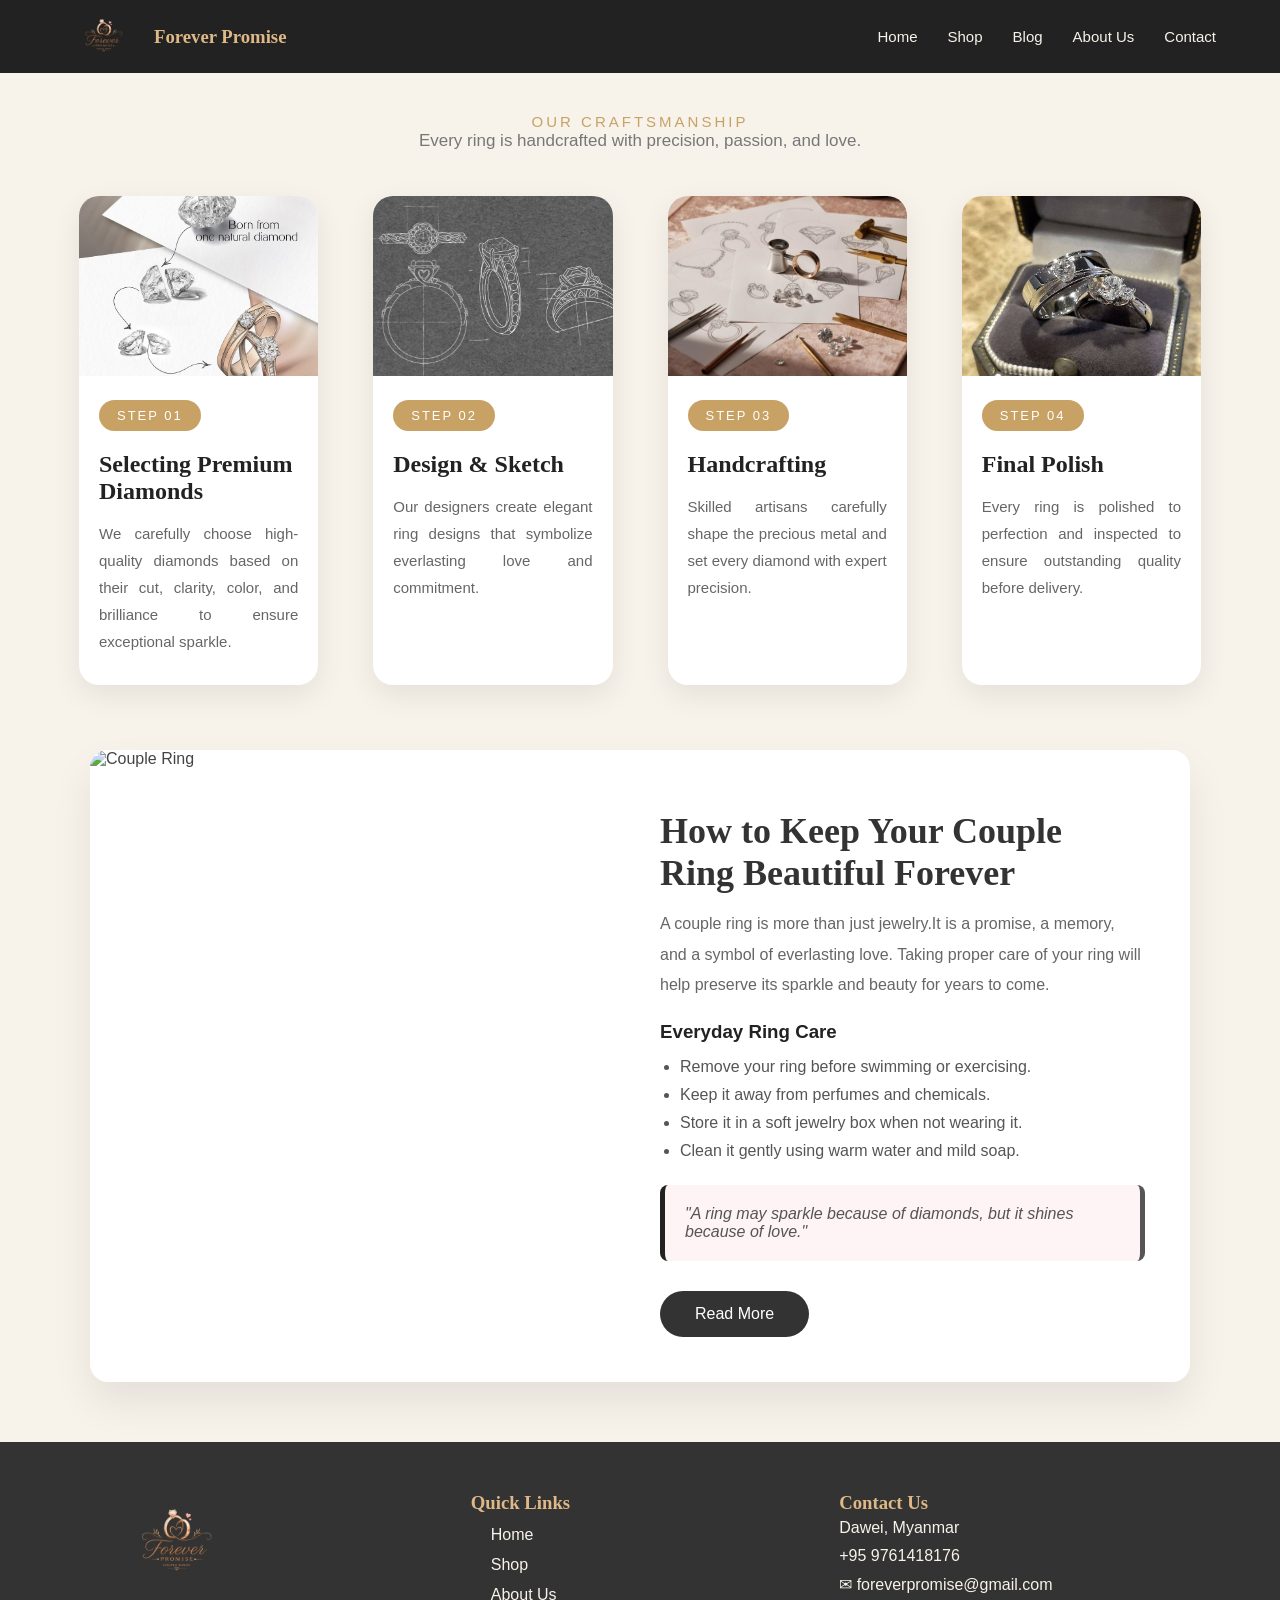
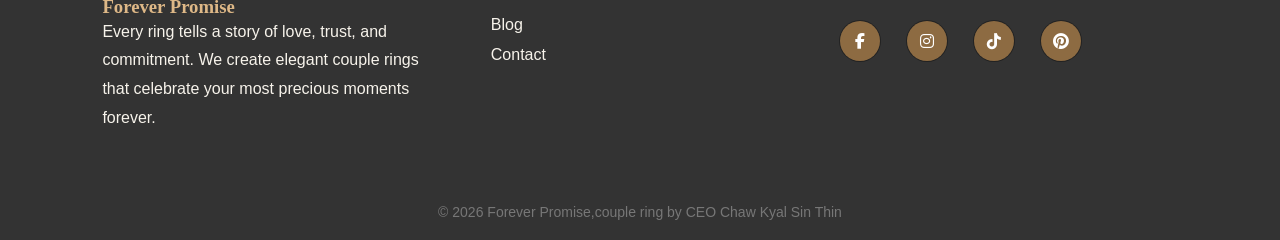
==== blog.html @ 8bc4866c "Add files via upload" ====
<!DOCTYPE html>
<html lang="en">
<head>
<meta charset="UTF-8">
<meta name="viewport" content="width=device-width, initial-scale=1.0">
<title>Couple Ring Blog</title>
<link rel="stylesheet" href="style.css">
</head>
<header>
  
    <div class="logo">
        <img src="ChatGPT Image Jul 6, 2026, 11_06_05 AM.png" alt="logo">
        <h3>Forever Promise</h3>
    </div>

    <nav>
        <a href="index.html">Home</a>
        <a href="Shop.html">Shop</a>
        <a href="blog.html">Blog</a>
        <a href="about.html">About Us</a>
        <a href="contact.html">Contact</a>
    </nav>
</header>

<body>
    <div class="section-title">
        <span>OUR CRAFTSMANSHIP</span>
        <p>Every ring is handcrafted with precision, passion, and love.</p>
    </div>

    <div class="process-container">

        <div class="process-box">
            <img src="Where Forever Begins -The Tanishq Soulmate Diamond Pair (1).jpg" alt="couple ring">
            <span class="step">STEP 01</span>
            <h3>Selecting Premium Diamonds</h3>
            <p>
                We carefully choose high-quality diamonds based on their cut,
                clarity, color, and brilliance to ensure exceptional sparkle.
            </p>
        </div>

        <div class="process-box">
            <img src="ca50509aa4ff2edd4a10e5dac1983cda.jpg" alt="couple ring">
            <span class="step">STEP 02</span>
            <h3>Design & Sketch</h3>
            <p>
                Our designers create elegant ring designs that symbolize
                everlasting love and commitment.
            </p>
        </div>

        <div class="process-box">
            <img src="efe12f4355c10f181b6a76dea8638304.jpg" alt="couple ring">
            <span class="step">STEP 03</span>
            <h3>Handcrafting</h3>
            <p>
                Skilled artisans carefully shape the precious metal and set
                every diamond with expert precision.
            </p>
        </div>

        <div class="process-box">
            <img src="photo_2026-07-08_11-15-39.jpg" alt="couple ring">
            <span class="step">STEP 04</span>
            <h3>Final Polish</h3>
            <p>
                Every ring is polished to perfection and inspected to ensure
                outstanding quality before delivery.
            </p>
        </div>

    </div>

</section>
<section class="blog">
    <div class="blog-card">
        <div class="image">
            <img src="Pssst… it’s time to propose! 😉_Swipe through for all the “OMG, yes!” moments and steal some inspo for your own big reveal___Make your moment magical and shop your dream engagement ring at Precious Jewels today! 💎.jpg" alt="Couple Ring">
        </div>

        <div class="blog-content">
            <!-- <span class="date">July 2026</span> -->
                    <h2>How to Keep Your Couple Ring Beautiful Forever</h2>

            <p>
                A couple ring is more than just jewelry.It is a promise,
                a memory, and a symbol of everlasting love. Taking proper
                care of your ring will help preserve its sparkle and beauty
                for years to come.
            </p>
        
            
      
            <h3>Everyday Ring Care</h3>

            <ul>
                <li>Remove your ring before swimming or exercising.</li>
                <li>Keep it away from perfumes and chemicals.</li>
                <li>Store it in a soft jewelry box when not wearing it.</li>
                <li>Clean it gently using warm water and mild soap.</li>
            </ul>

            <blockquote>
                "A ring may sparkle because of diamonds,
                but it shines because of love."
            </blockquote>

            <a href="https://theweddingshowcase.net/how-to-keep-wedding-rings-together-without-soldering/" class="btn">
               Read More</a>
            

        </div>

    </div>

</section>
<!-- ====================footer========================= -->
 <footer class="footer">

    <div class="footer-container">
        <!-- Brand -->
        <div class="footer-box">
            <img src="ChatGPT Image Jul 6, 2026, 11_06_05 AM.png" alt="logo">
            <h3>Forever Promise</h3>
            <p>
                Every ring tells a story of love, trust, and commitment.
                We create elegant couple rings that celebrate your most
                precious moments forever.
            </p>
        </div>

        <!-- Quick Links -->
        <div class="footer-box">
            <h3>Quick Links</h3>

            <ul>
                <li><a href="index.html">Home</a></li>
                <li><a href="Shop.html">Shop</a></li>
                <li><a href="about.html">About Us</a></li>
                <li><a href="blog.html">Blog</a></li>
                <li><a href="contact.html">Contact</a></li>
            </ul>
        </div>

        <!-- --------------Contact--------- -->
        <div class="footer-box">
            <h3>Contact Us</h3>
            <p> Dawei, Myanmar</p>
            <p> +95 9761418176</p>
            <p>✉ foreverpromise@gmail.com</p>

            <div class="social">
                <a href="facebook.com"><i class="fab fa-facebook-f"></i></a>
                <a href="instragram.com"><i class="fab fa-instagram"></i></a>
                <a href="tiktok.com"><i class="fab fa-tiktok"></i></a>
                <a href="https://www.pinterest.com/"><i class="fab fa-pinterest"></i></a>
            </div>

        </div>

    </div>

    <hr>

    <div class="copyright">
        <p>
            © 2026 Forever Promise,couple ring by CEO Chaw Kyal Sin Thin
        </p>
    </div>

</footer>

<!-- Font Awesome -->
<link rel="stylesheet"
href="https://cdnjs.cloudflare.com/ajax/libs/font-awesome/6.5.2/css/all.min.css">


</body>
</html>
---- style.css ----
*{
    margin:0;
    padding:0;
    box-sizing:border-box;
    font-family:Arial, Helvetica, sans-serif;
}

body{
    background-color:#F7F3EB;
    color:#444;
    font-family:'Open Sans',sans-serif;
}

/* Header */

header{
    display:flex;
    justify-content:space-between;
    align-items:center;
    padding:10px 5%;
    background-color:#222;
    position: sticky;
   top: 0;
    z-index: 1;
}

.logo{
    display:flex;
    align-items:center;
    gap: 10px;
}
.logo img {
    width: 80px;
    height: auto;
}
.logo h3{
    align-items:center;
    color:burlywood;
    margin: 0;
    font-family:'Marcellus',serif; 
}

nav{
    display:flex;
    gap:30px;
    align-self: center;
    
}

nav a{
    text-decoration:none;
    color:#F7F3EB;
    font-size:15px;
    background-color:#222;
    transition: color 0.3s ease;
}

.icons i{
    margin-left:18px;
    cursor:pointer;
}
/* ===== homepage===== */
/* Hero */

.hero{
    width:100%;
    height:80vh;
    min-height: 450px;
    background: linear-gradient(rgba(0,0,0,0.0), rgba(0,0,0,0.0)),url("background.jpg") center/cover;
    position:relative;
   overflow: hidden;
}



.overlay{
    position:absolute;
    inset:0;
    background:rgba(0,0,0,.28);
    display:flex;
    flex-direction:column;
    justify-content:center;
    padding:0 8%;
    color:#F7F3EB;
    
}

.overlay h1{   
    font-size:clamp(32px, 5vw, 55px);
    line-height:1.2;
    margin-bottom:15px;
    font-family:'Lucida Sans', 'Lucida Sans Regular', 'Lucida Grande', 'Lucida Sans Unicode', Geneva, Verdana, sans-serif;
}

.overlay p{
    margin-bottom:25px;
    max-width:500px;
    font-size: 16px;
  
}

.overlay button{
    width:140px;
    padding:12px;
    background-color:#F7F3EB;
    border:none;
    cursor:pointer;
    color:#555;
    font-weight:bold;
    border-radius: 20px;
    text-decoration: none;
    
    
}
.overlay a{
    text-decoration: none;
    color: #555;
    font-weight: bold;
}
/* Sections */

.section{
    width:90%;
    margin:60px auto;
    max-width: 1200px;
}

.section h2{
    text-align:center;
    margin-bottom:30px;
    color:#555;
    
}

/* Products */

.products{
    display:grid;
    grid-template-columns:repeat(4,1fr);
    gap:25px;
    
}

.card{
    background:#fff;
    text-align:center;
    padding:18px;
    border-radius:10px;
    box-shadow:0 2px 8px rgba(0,0,0,.08);
    transition:0.3s ease;
    cursor:pointer;
    overflow:hidden; 
}

.card img{
    width:100%;
    height:200px;
    object-fit:cover;
    border-radius: 10px;
}
.card:hover img{
    transform:scale(1.1);
}


.card h4{
    margin:15px 0 10px;
    font-size:16px;
}
.card:hover{
    transform:translateY(-10px);
    box-shadow:0 15px 25px rgba(0,0,0,.2);
}

.card p{
    font-weight:bold;
    color:#8d6b42;
    margin-bottom:12px;
}

.card button{
    background:#8d6b42;
    color:#fff;
    border:none;
    padding:9px 18px;
    cursor:pointer;
    border-radius: 10px;
    text-decoration: none;
}

/* Collections */

.collections{
    display:grid;
    /* grid-template-columns:repeat(3,1fr); */
    grid-template-columns: repeat(auto-fit, minmax(260px, 1fr));
    gap:25px;
}

.collection{
    position:relative;

}

.collection img{
    width:100%;
    height:220px;
    object-fit:cover;
    margin-bottom: 20px;
    border-radius: 10px;
}
.collection p{
     font-weight:bold;
    line-height:1.7;
    color:#666;
    margin-bottom:20px;
    font-family: 'Gill Sans', 'Gill Sans MT', Calibri, 'Trebuchet MS', sans-serif;
    text-align:justify;


}

.collectionsbox{
    background:#fff;
    text-align:center;
    padding:40px 25px;
    border-radius:15px;
    box-shadow:0 2px 8px rgba(0,0,0,.08);
    
}

/* Banner */

.banner{
    width:90%;
    max-width: 1200px;
    margin:60px auto;
    display:grid;
    grid-template-columns:1fr 1fr;
    align-items:center;
    gap:40px;
}

.banner img{
    width:100%;
    height:400px;
    object-fit:cover;
    margin-bottom: 35px;
    border-radius: 20px;
}

.banner h2{
    font-size:38px;
    margin-bottom:15px;
    color:#555;
}

.banner p{
    color:#555;
    line-height:1.6;
}




/*=====contact====== */
/* Contact */

.contact{

max-width:1100px;
margin:-80px auto 50px;
/* background-color: #ddd; */
border-radius:15px;
display:flex;
/* box-shadow:0 10px 30px rgba(0,0,0,.15); */
overflow:hidden;
position:relative;
z-index:5;
}

.left{

width:35%;
padding:40px;
background:#fafafa;

}

.right{

width:65%;
padding:40px;

}

.left h2,
.right h2{
margin-bottom:20px;
color:#1f2f56;
}

.info{
margin:30px 0;
}

.item{
display:flex;
gap:15px;
margin-bottom:25px;
}

.item i{
width:50px;
height:50px;
background:#1565ff;
color:#ddd;
display:flex;
justify-content:center;
align-items:center;
border-radius:50%;
}

.social{
margin-top:20px;
display:flex;
gap:15px;
}

.social i{
width:40px;
height:40px;
background:#1565ff;
color:white;
display:flex;
justify-content:center;
align-items:center;
border-radius:50%;
cursor:pointer;
}

/* Form */

.row{
display:flex;
gap:20px;
margin-bottom:20px;
}

input,
textarea{
width:100%;
padding:15px;
border:1px solid #ddd;
border-radius:8px;
margin-bottom:20px;
outline:none;
}

textarea{
height:150px;
resize:none;
}

form button{
width:100%;
padding:15px;
border:none;
background:#222;
color:white;
border-radius:30px;
font-size:17px;
cursor:pointer;
}


/* ==========Shop======== */


 .product1{
    display:grid;
    grid-template-columns:repeat(4,1fr);
    gap:25px;
    margin: 50px;
}

.card1{
    
    background:#fff;
    text-align:center;
    padding:18px;
    border-radius:10px;
    box-shadow:0 2px 8px rgba(0,0,0,.08);
    transition:0.3s ease;
    cursor:pointer;
    overflow:hidden;
    
}

.card1 img{
  
    width:100%;
    height:170px;
    object-fit:cover;
    border-radius:10px;
    transition:transform 0.4s ease;
}

.card1 h4{
    margin:15px 0 10px;
    font-size:15px;
}

.card1 p{
    font-weight:bold;
    color:#8d6b42;
    margin-bottom:12px;
}


.card1 button{
    background:#8d6b42;
    color:#fff;
    border:none;
    padding:9px 18px;
    cursor:pointer;
    border-radius: 20px;
    text-decoration: none;
}
.product1-card1{
    transition:all 0.3s ease;
    cursor:pointer;
}


.card1:hover{
    transform:translateY(-10px);
    box-shadow:0 15px 25px rgba(0,0,0,.2);
}


.card1:hover img{
    transform:scale(1.1);
}

.card1image-box{
    position: relative;
    width: 100%;
    height: 170px;
    overflow: hidden;
    border-radius: 10px;
}

.card1image-box img{
    position: absolute;
    top: 0;
    left: 0;
    width: 100%;
    height: 100%;
    object-fit: cover;
    transition: opacity 0.4s ease;
}

/* Show first image */
.front-img{
    opacity: 1;
}

/* Hide second image */
.back-img{
    opacity: 0;
}

/* When hovering over the image box */
.card1image-box:hover .front-img{
    opacity: 0;
}

.card1image-box:hover .back-img{
    opacity: 1;
}



/* Contact */

.contact-page{
width:90%;
max-width: 1100px;
margin:40px auto;
display:flex;
justify-content:space-between;
gap:50px;
position:relative;
}

.contact-info{
border-radius: 12px;
background:white;
padding:45px;
width:50%;
box-shadow:0 5px 20px rgba(0,0,0,.1);

}

.contact-info h2{
margin-bottom:15px;
}

.contact-info p{
margin-bottom:30px;
/* color:#777; */
line-height:25px;
}

.box{
display:flex;
margin-bottom:25px;
align-items: flex-start;
}

.box i{
font-size:20px;
color:#555;
margin-right:18px;
margin-top:5px;
}

.form{
width:40%;
background:white;
padding:45px;
box-shadow:0 5px 20px rgba(0,0,0,.15);
border-radius: 12px;
}

.form h2{
color:#555;
margin-bottom:30px;
} 

button:hover{

background-color:#555;

}


/* ==========================================================================
   Google Map Component Styling
   ========================================================================== */
.map-container {
    max-width: 1100px;
    margin: 60px auto;
    padding: 0 20px;
    width: 90%;
}

.responsive-map {
    width: 100%;
    overflow: hidden;
    border-radius: 8px;
    border: 2px solid #e2e8f0;
    box-shadow: 0 4px 15px rgba(0, 0, 0, 0.03);
}

.responsive-map iframe {
    display: block;
    width: 100%;
}


/* ===============blog=============== */

@import url('https://fonts.googleapis.com/css2?family=Poppins:wght@300;400;500;700&family=Playfair+Display:wght@700&display=swap');


/* Blog */

.blog{
width:90%;
max-width:1100px;
margin:50px auto;

}

.blog-card{
display:flex;
gap:40px;
background:white;
border-radius:18px;
overflow:hidden;
box-shadow:0 20px 40px rgba(0,0,0,.08);
transition:.4s;
}

.blog-card:hover{
transform:translateY(-10px);
}

.image{
flex:1;
overflow:hidden;
}

.image img{
width:100%;
height:100%;
object-fit:cover;
transition:.5s;
}

.blog-card:hover img{
transform:scale(1.08);
}

.blog-content{
flex:1;
padding:45px;
}


.blog-content h2{
font-size:36px;
margin:15px 0;
font-family:'Playfair Display',serif;
color:#333;
}

.blog-content p{
line-height:1.9;
color:#666;
margin-bottom:20px;
font-family: 'Gill Sans', 'Gill Sans MT', Calibri, 'Trebuchet MS', sans-serif;
}

.blog-content h3{
margin-bottom:15px;
color:#222;
font-family: 'Gill Sans', 'Gill Sans MT', Calibri, 'Trebuchet MS', sans-serif;
}

ul{
padding-left:20px;
margin-bottom:25px;
font-family: 'Gill Sans', 'Gill Sans MT', Calibri, 'Trebuchet MS', sans-serif;
}

li{
margin-bottom:10px;
color:#555;
font-family: 'Gill Sans', 'Gill Sans MT', Calibri, 'Trebuchet MS', sans-serif;
}

blockquote{
background:#fff4f5;
padding:20px;
border-left:5px solid #222;
border-right:5px solid #555;
font-style:italic;
margin-bottom:30px;
border-radius:8px;
color:#555;
}

.btn{
display:inline-block;
padding:14px 35px;
background-color:#222;
color:#F7F3EB;
text-decoration:none;
border-radius:30px;
transition:.3s;
}

.btn:hover{
background-color:#333;
}

.process{
    width:90%;
    max-width:1300px;
    margin:80px auto;
}
/* =======================how the couple ring make===================== */
.section-title{
    text-align:center;
    margin: 40px 0 30px;

}

.section-title span{
    color:#c8a165;
    letter-spacing:3px;
    font-size:15px;
}

.section-title h2{
    font-size:40px;
    margin:15px 0;
    color:#222;
}

.section-title p{
    color:#777;
    font-size:17px;
}

.process-container{
    display:grid;
    grid-template-columns:repeat(auto-fit,minmax(260px,1fr));
    gap:25px;
    width: 90%;
    max-width: 1200px;
    margin: 0 auto;
}

.process-box{
    background:#fff;
    border-radius:40px;
    overflow:hidden;
    box-shadow:0 10px 30px rgba(0,0,0,.08);
    transition:.4s;
    cursor:pointer;
    margin:15px;
    border-radius: 20px;
}

.process-box:hover{
    transform:translateY(-10px);
    box-shadow:0 18px 40px rgba(0,0,0,.15);
}

.process-box img{
    width: 100%;
    height:180px;
    object-fit:cover;
}

.process-box .step{
    display:inline-block;
    background:#c8a165;
    color:#fff;
    padding:8px 18px;
    margin:20px;
    border-radius:30px;
    font-size:13px;
    letter-spacing:2px;
}

.process-box h3{
    padding:0 20px;
    margin-bottom:15px;
    color:#222;
    font-size:24px;
    font-family:serif;
}

.process-box p{
    padding:0 20px 30px;
    color:#666;
    line-height:1.8;
    font-size:15px;
    text-align:justify;
}
/* =================about page============== */

.about{
    width:90%;
    max-width:1200px;
    margin:80px auto;
    display:grid;
    grid-template-columns:1fr 1fr;
    gap:60px;
    align-items:center;
    font-family: sans-serif;
}

.about img{
    width:100%;
    border-radius:15px;
    box-shadow:0 15px 35px rgba(0,0,0,.15);
    text-align: justify;
    

}

.about-content span{
    color:#F7F3EB;
    font-weight:bold;
    letter-spacing:2px;
}

.about-content h2{
    font-size:40px;
    margin:20px 0;
}

.about-content p{
    line-height:1.9;
    color:#666;
    margin-bottom:20px;
}

.btn{
    display:inline-block;
    padding:14px 35px;
    background:#333;
    color:white;
    text-decoration:none;
    border-radius:30px;
    transition:.3s;
}

.btn:hover{
    background:#F7F3EB;
}

/* Mission */

.mission{
    width:90%;
    max-width:1200px;
    margin:80px auto;
    display:grid;
    grid-template-columns:repeat(auto-fit,minmax(250px,1fr));
    gap:30px;
}

.boxabout{
    background:white;
    padding:35px;
    text-align:center;
    border-radius:15px;
    box-shadow:0 10px 25px rgba(0,0,0,.08);
    transition:.4s;
}

.boxabout:hover{
    transform:translateY(-10px);
}

.boxabout h3{
    margin-bottom:15px;
    color:#222;
}

.boxabout p{
    color:#333;
    line-height:1.7;
}



 /* ================footer================= */
 .footer{
    background-color:#333;
    color:#F7F3EB;
    padding:50px 8% 20px;
    margin-top: 60px;
}

.footer-container{
    display:grid;
    grid-template-columns:repeat(auto-fit,minmax(220px,1fr));
    gap:30px;
}

.footer-box h2,
.footer-box h3{
    color:#F7F3EB;
    margin-bottom:20px;
}

.footer-box p{
    line-height:1.8;
    color:#F7F3EB;
}
.footer-box img{
    width: 150px;
    height: auto;
    
}
.footer h3{
    align-items:center;
    color:burlywood;
    margin: 0;
    font-family:'Marcellus',serif; 
    
}
.footer-box ul{
    list-style:none;
}

.footer-box ul li{
    margin:12px 0;
}

.footer-box ul li a{
    color:#F7F3EB;
    text-decoration:none;
    transition:.3s;
}

.footer-box ul li a:hover{
    color:#F7F3EB;
    padding-left:5px;
}
.social{
    margin-top:20px;
}

.social a{
    display:inline-flex;
    justify-content:center;
    align-items:center;
    width:42px;
    height:42px;
    background:#222;
    color:#F7F3EB;
    margin-right:10px;
    border-radius:50%;
    text-decoration:none;
    transition:.4s;
}

.social i{
    background-color: #8d6b42;
}

.social a:hover{
    background:#F7F3EB;
    color:#111;
    transform:translateY(-5px);
}

hr{
    border:none;
    height:1px;
    background:#333;
    margin:50px 0 20px;
}

.copyright{
    text-align:center;
    color:#777;
    font-size:14px;
}
/* ===== Connected shop and order pages ===== */
.shop-intro{grid-column:1/-1;display:flex;justify-content:space-between;align-items:center;gap:25px;padding:25px 5px 10px}.shop-intro h1,.order-heading h1{font-family:Georgia,serif;color:#3f342a;font-size:clamp(32px,5vw,52px)}.eyebrow,.selection-label{text-transform:uppercase;letter-spacing:2px;color:#8d6b42;font-weight:700;font-size:12px}.customize-link{background:#222;color:#fff;padding:13px 22px;border-radius:30px;text-decoration:none;white-space:nowrap}.buy-now{transition:.25s}.buy-now:hover{transform:translateY(-2px);background:#222}
.order-page{width:min(1180px,92%);margin:55px auto 80px}.order-heading{text-align:center;margin-bottom:35px}.order-heading>p:last-child{color:#74695f;margin-top:10px}.order-layout{display:grid;grid-template-columns:minmax(0,1fr) 340px;gap:28px;align-items:start}.order-content{display:grid;gap:22px}.selected-product,.order-card,.order-summary,.success-message{background:#fff;border:1px solid #e5d9ca;border-radius:18px;box-shadow:0 10px 30px rgba(65,48,31,.07)}.selected-product{display:flex;gap:22px;align-items:center;padding:20px}.selected-product img{width:150px;height:120px;object-fit:cover;border-radius:14px}.selected-product h2{margin:7px 0;color:#3f342a}.selected-product a{display:inline-block;margin-top:8px;color:#8d6b42}.order-card{padding:26px}.order-card h2,.order-summary h2{font-family:Georgia,serif;color:#3f342a;margin-bottom:20px}.form-grid{display:grid;grid-template-columns:repeat(2,1fr);gap:18px}.form-grid label{display:grid;gap:8px;font-weight:600;color:#574b40}.form-grid input,.form-grid select,.form-grid textarea{margin:0;width:100%;padding:13px;border:1px solid #dfd4c7;border-radius:9px;background:#fff;font:inherit}.form-grid textarea{min-height:100px}.full-width{grid-column:1/-1}.order-summary{position:sticky;top:90px;padding:26px}.summary-line{display:flex;justify-content:space-between;gap:20px;padding:13px 0;border-bottom:1px dashed #ddd0c1}.summary-line.total{font-size:21px;font-weight:700;color:#8d6b42;border-bottom:0}.order-summary button{width:100%;padding:14px;border:0;border-radius:25px;background:#8d6b42;color:#fff;font-weight:700;font-size:16px;cursor:pointer}.secure-note{text-align:center;color:#777;font-size:12px;margin-top:13px}.success-message{margin-top:25px;padding:24px;display:flex;align-items:center;gap:16px;border-color:#b9d8bf}.success-message[hidden]{display:none}.success-message i{font-size:34px;color:#438a51}
@media(max-width:900px){header{flex-wrap:wrap;padding:10px 18px}nav{gap:18px;flex-wrap:wrap}.product1{grid-template-columns:repeat(2,1fr);margin:30px}.shop-intro,.order-layout{grid-template-columns:1fr}.shop-intro{flex-direction:column;text-align:center}.order-layout{display:grid}.order-summary{position:static}.form-grid{grid-template-columns:1fr}.full-width{grid-column:auto}}
@media(max-width:560px){.product1{grid-template-columns:1fr;margin:20px}.selected-product{align-items:flex-start;flex-direction:column}.selected-product img{width:100%;height:210px}.order-page{width:94%;margin-top:35px}nav{justify-content:center}.logo{margin:auto}}
.payment-section{
    background:#fff;
    padding:35px;
    border-radius:12px;
    box-shadow:0 5px 15px rgba(0,0,0,.1);
    margin-top:20px;
    font-family: 'Marcellus',serif;
}

.payment-option{
    display:flex;
    flex-direction: row;
    flex-wrap: wrap;
    align-items: center;
    margin-top: 15px;
    cursor:pointer;
   
    gap: 24px;
}

.payment-option input{
    margin-right:10px;
}
.payment-item{
    display: flex;
    align-items: center;
    cursor: pointer;
    gap: 8px;
    white-space: nowrap;
}

.payment-info{
    margin-top:20px;
    padding:15px;
    border-radius:10px;
    background:#f8f9fa;
    display:none;
    border-left:5px solid #333;
}

.payment-info img{
    width:120px;
    margin-top:10px;
}
/* ================= Media Queries (Responsive Breakpoints) ================= */
@media (max-width: 992px) {
    .banner, .about, .blog-card, .contact-page, .order-layout {
        grid-template-columns: 1fr;
    }
    
    .order-summary { position: static; }
}

@media (max-width: 768px) {
    header {
        flex-direction: column;
        gap: 15px;
        padding: 15px;
    }

    nav {
        gap: 15px;
        flex-wrap: wrap;
        justify-content: center;
    }

    .form-grid {
        grid-template-columns: 1fr;
    }
    
    .selected-product {
        flex-direction: column;
        text-align: center;
    }

    .selected-product img {
        width: 100%;
        height: 180px;
    }
}

@media (max-width: 480px) {
    .overlay { padding: 0 5%; }
    .overlay h1 { font-size: 28px; }
    
    .products, .product1, .process-container {
        grid-template-columns: 1fr;
    }
}
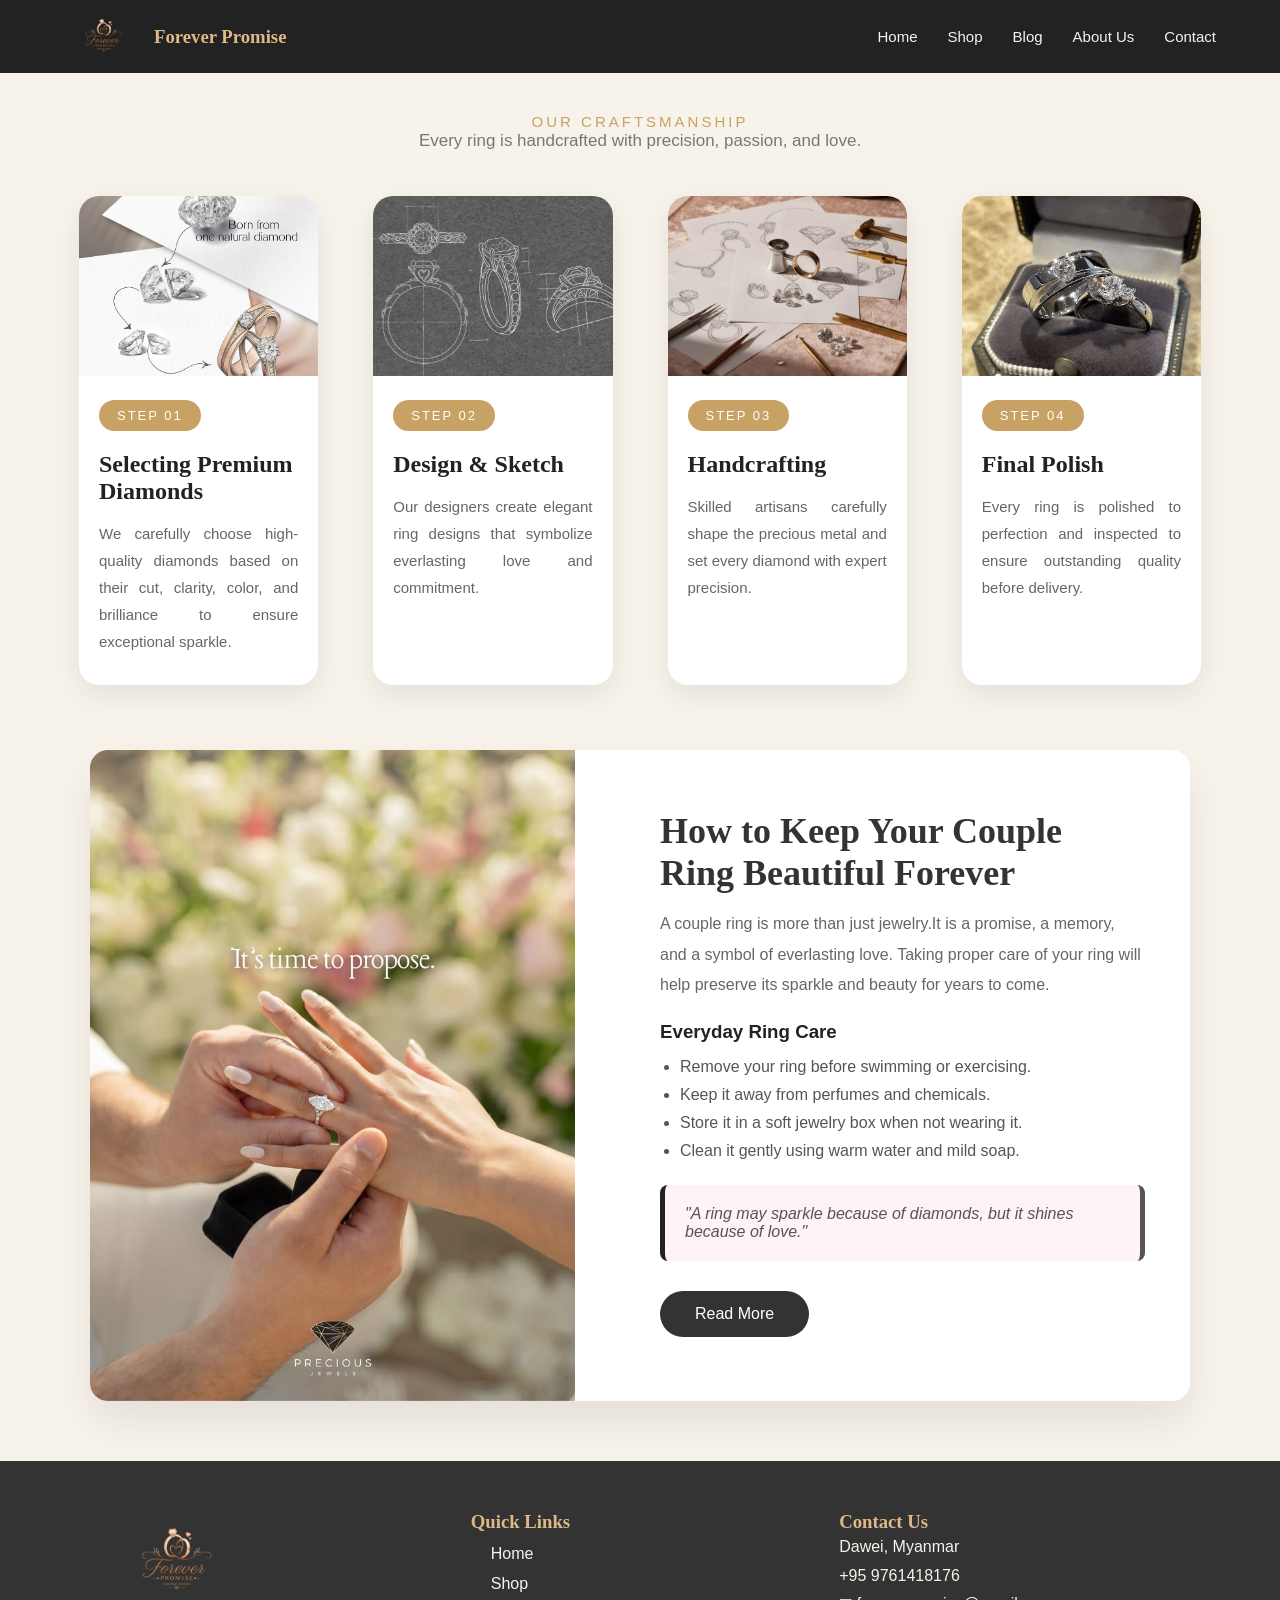
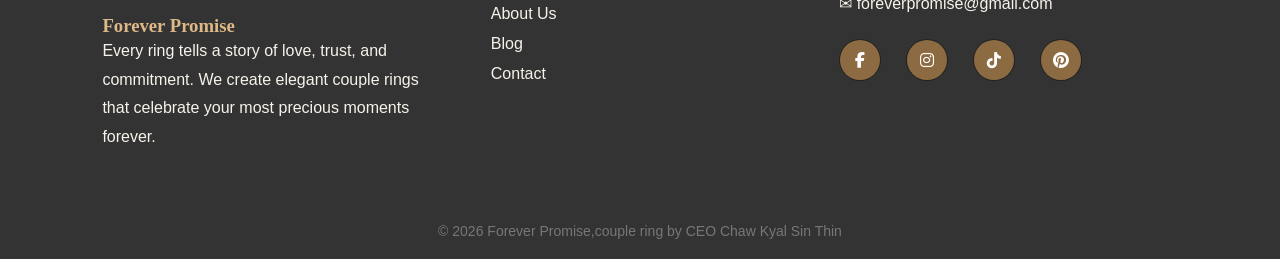
==== commit eb7f5f5a: "Update blog.html" ====
--- a/blog.html
+++ b/blog.html
@@ -76,7 +76,7 @@
 <section class="blog">
     <div class="blog-card">
         <div class="image">
-            <img src="Pssst… it’s time to propose! 😉_Swipe through for all the “OMG, yes!” moments and steal some inspo for your own big reveal___Make your moment magical and shop your dream engagement ring at Precious Jewels today! 💎.jpg" alt="Couple Ring">
+            <img src="propose.jpg" alt="Couple Ring">
         </div>
 
         <div class="blog-content">
@@ -177,4 +177,4 @@
 
 
 </body>
-</html>+</html>
